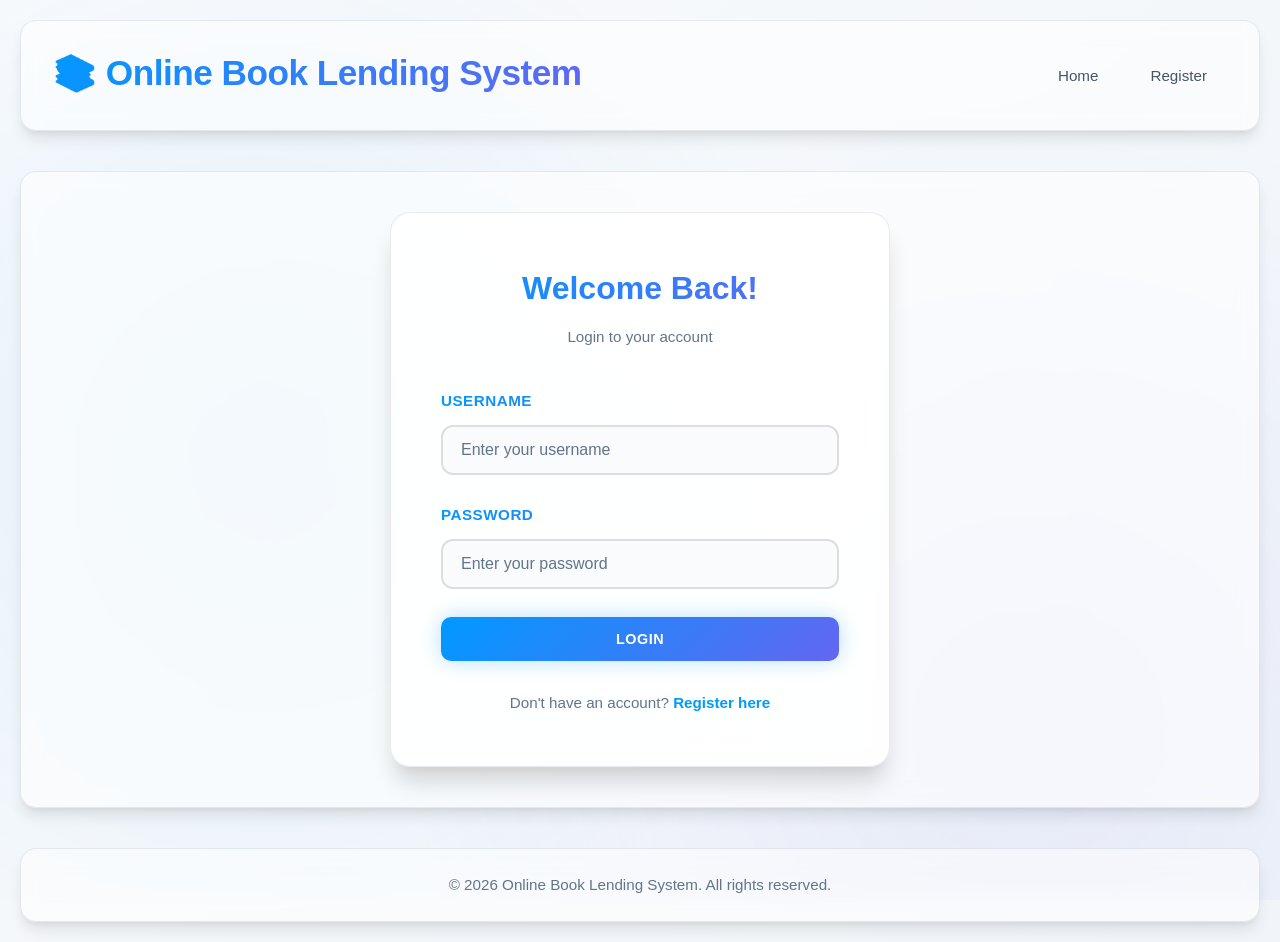
==== login.html @ e056cea0 "Final Commit" ====
<!DOCTYPE html>
<html lang="en">
<head>
    <meta charset="UTF-8">
    <meta name="viewport" content="width=device-width, initial-scale=1.0">
    <title>Login - Book Lending System</title>
    <link rel="stylesheet" href="styles.css">
</head>
<body>
    <div class="container">
        <header>
            <h1>📚 Online Book Lending System</h1>
            <nav>
                <a href="index.html">Home</a>
                <a href="register.html">Register</a>
            </nav>
        </header>
        
        <main class="form-container">
            <div class="form-card">
                <h2>Welcome Back!</h2>
                <p class="form-subtitle">Login to your account</p>
                
                <form id="loginForm" novalidate>
                    <div class="form-group">
                        <label for="username">Username</label>
                        <input type="text" id="username" name="username" placeholder="Enter your username" required>
                        <span class="error-message" id="usernameError"></span>
                    </div>
                    
                    <div class="form-group">
                        <label for="password">Password</label>
                        <input type="password" id="password" name="password" placeholder="Enter your password" required>
                        <span class="error-message" id="passwordError"></span>
                    </div>
                    
                    <button type="submit" class="btn btn-primary btn-block">Login</button>
                </form>
                
                <p class="form-footer">
                    Don't have an account? <a href="register.html">Register here</a>
                </p>
            </div>
        </main>
        
        <footer>
            <p>&copy; 2026 Online Book Lending System. All rights reserved.</p>
        </footer>
    </div>
    
    <script src="auth.js"></script>
    <script src="app.js"></script>
</body>
</html>
---- styles.css ----
/* Global Styles */
* {
    margin: 0;
    padding: 0;
    box-sizing: border-box;
}

:root {
    --primary: #0099ff;
    --primary-dark: #0077cc;
    --secondary: #6366f1;
    --secondary-dark: #4f46e5;
    --accent: #ec4899;
    --success: #10b981;
    --warning: #f59e0b;
    --danger: #ef4444;
    --bg-primary: #f8fafc;
    --bg-secondary: #f1f5f9;
    --bg-tertiary: #e2e8f0;
    --card-bg: rgba(255, 255, 255, 0.7);
    --card-border: rgba(51, 65, 85, 0.1);
    --white: #ffffff;
    --text-primary: #1e293b;
    --text-secondary: #475569;
    --text-tertiary: #64748b;
    --shadow-sm: 0 1px 2px 0 rgba(0, 0, 0, 0.05);
    --shadow-md: 0 4px 6px -1px rgba(0, 0, 0, 0.08), 0 2px 4px -1px rgba(0, 0, 0, 0.04);
    --shadow-lg: 0 10px 15px -3px rgba(0, 0, 0, 0.1), 0 4px 6px -2px rgba(0, 0, 0, 0.05);
    --shadow-xl: 0 20px 25px -5px rgba(0, 0, 0, 0.15), 0 10px 10px -5px rgba(0, 0, 0, 0.04);
    --glow: 0 0 20px rgba(0, 153, 255, 0.2);
}

body {
    font-family: -apple-system, BlinkMacSystemFont, 'Segoe UI', 'Roboto', 'Oxygen', 'Ubuntu', 'Cantarell', sans-serif;
    background: linear-gradient(135deg, var(--bg-primary) 0%, var(--bg-secondary) 100%);
    min-height: 100vh;
    color: var(--text-primary);
    line-height: 1.6;
    overflow-x: hidden;
    position: relative;
}

/* Animated background */
body::before {
    content: '';
    position: fixed;
    top: 0;
    left: 0;
    width: 100%;
    height: 100%;
    background: 
        radial-gradient(circle at 20% 50%, rgba(0, 153, 255, 0.08) 0%, transparent 50%),
        radial-gradient(circle at 80% 80%, rgba(99, 102, 241, 0.08) 0%, transparent 50%);
    pointer-events: none;
    z-index: 0;
}

.container {
    max-width: 1400px;
    margin: 0 auto;
    padding: 20px;
    position: relative;
    z-index: 1;
}

/* Header Styles */
header {
    background: rgba(255, 255, 255, 0.5);
    backdrop-filter: blur(10px);
    -webkit-backdrop-filter: blur(10px);
    padding: 24px 32px;
    border-radius: 16px;
    margin-bottom: 40px;
    border: 1px solid var(--card-border);
    box-shadow: var(--shadow-lg);
    display: flex;
    justify-content: space-between;
    align-items: center;
    flex-wrap: wrap;
    transition: all 0.3s ease;
}

header:hover {
    border-color: rgba(0, 153, 255, 0.2);
    box-shadow: var(--shadow-xl), var(--glow);
}

header h1 {
    background: linear-gradient(135deg, var(--primary) 0%, var(--secondary) 100%);
    -webkit-background-clip: text;
    -webkit-text-fill-color: transparent;
    background-clip: text;
    font-size: 2.2rem;
    font-weight: 700;
    margin-bottom: 5px;
    letter-spacing: -0.5px;
}

.subtitle {
    color: var(--text-tertiary);
    font-size: 0.95rem;
    font-weight: 500;
}

nav {
    display: flex;
    gap: 12px;
    align-items: center;
    flex-wrap: wrap;
}

nav a {
    color: var(--text-secondary);
    text-decoration: none;
    padding: 10px 20px;
    border-radius: 8px;
    transition: all 0.3s ease;
    font-weight: 500;
    font-size: 0.95rem;
    position: relative;
    overflow: hidden;
}

nav a::before {
    content: '';
    position: absolute;
    top: 0;
    left: -100%;
    width: 100%;
    height: 100%;
    background: rgba(0, 153, 255, 0.1);
    transition: left 0.3s ease;
    border-radius: 8px;
    z-index: -1;
}

nav a:hover::before {
    left: 0;
}

nav a:hover {
    color: var(--primary);
    text-shadow: 0 0 10px rgba(0, 153, 255, 0.2);
}

#welcomeMessage {
    color: var(--primary);
    font-weight: 600;
    margin-right: 15px;
    background: linear-gradient(135deg, var(--primary) 0%, var(--secondary) 100%);
    -webkit-background-clip: text;
    -webkit-text-fill-color: transparent;
    background-clip: text;
}

/* Footer Styles */
footer {
    background: rgba(255, 255, 255, 0.5);
    backdrop-filter: blur(10px);
    -webkit-backdrop-filter: blur(10px);
    padding: 24px;
    border-radius: 16px;
    margin-top: 40px;
    text-align: center;
    border: 1px solid var(--card-border);
    box-shadow: var(--shadow-lg);
}

footer p {
    color: var(--text-tertiary);
    font-size: 0.95rem;
}

/* Main Content */
main {
    background: rgba(255, 255, 255, 0.6);
    backdrop-filter: blur(10px);
    -webkit-backdrop-filter: blur(10px);
    padding: 40px;
    border-radius: 16px;
    border: 1px solid var(--card-border);
    box-shadow: var(--shadow-lg);
    min-height: 400px;
    transition: all 0.3s ease;
}

/* Hero Section */
.hero-section {
    text-align: center;
}

.hero-content h2 {
    font-size: 3.5rem;
    font-weight: 800;
    margin-bottom: 20px;
    background: linear-gradient(135deg, var(--primary) 0%, var(--secondary) 50%, var(--accent) 100%);
    -webkit-background-clip: text;
    -webkit-text-fill-color: transparent;
    background-clip: text;
    letter-spacing: -1px;
    line-height: 1.2;
    animation: slideInDown 0.8s ease;
}

@keyframes slideInDown {
    from {
        opacity: 0;
        transform: translateY(-30px);
    }
    to {
        opacity: 1;
        transform: translateY(0);
    }
}

.hero-content > p {
    color: var(--text-secondary);
    font-size: 1.3rem;
    margin-bottom: 50px;
    font-weight: 500;
    animation: slideInUp 0.8s ease 0.2s both;
}

@keyframes slideInUp {
    from {
        opacity: 0;
        transform: translateY(30px);
    }
    to {
        opacity: 1;
        transform: translateY(0);
    }
}

.features {
    display: grid;
    grid-template-columns: repeat(auto-fit, minmax(280px, 1fr));
    gap: 30px;
    margin: 60px 0;
}

.feature-card {
    padding: 40px;
    background: rgba(255, 255, 255, 0.6);
    backdrop-filter: blur(10px);
    -webkit-backdrop-filter: blur(10px);
    border-radius: 16px;
    border: 1px solid var(--card-border);
    transition: all 0.4s ease;
    position: relative;
    overflow: hidden;
}

.feature-card::before {
    content: '';
    position: absolute;
    top: -50%;
    right: -50%;
    width: 300px;
    height: 300px;
    background: radial-gradient(circle, rgba(0, 153, 255, 0.15) 0%, transparent 70%);
    transition: all 0.4s ease;
}

.feature-card:hover {
    transform: translateY(-10px);
    border-color: rgba(0, 153, 255, 0.3);
    box-shadow: var(--shadow-xl), var(--glow);
}

.feature-card:hover::before {
    top: -30%;
    right: -30%;
}

.feature-icon {
    font-size: 3.5rem;
    margin-bottom: 20px;
    display: inline-block;
    animation: float 3s ease-in-out infinite;
}

@keyframes float {
    0%, 100% { transform: translateY(0px); }
    50% { transform: translateY(-10px); }
}

.feature-card h3 {
    background: linear-gradient(135deg, var(--primary) 0%, var(--secondary) 100%);
    -webkit-background-clip: text;
    -webkit-text-fill-color: transparent;
    background-clip: text;
    margin-bottom: 15px;
    font-size: 1.4rem;
    font-weight: 700;
    position: relative;
    z-index: 1;
}

.feature-card p {
    color: var(--text-tertiary);
    position: relative;
    z-index: 1;
    line-height: 1.8;
}

.cta-buttons {
    display: flex;
    gap: 20px;
    justify-content: center;
    margin-top: 50px;
    flex-wrap: wrap;
}

.cta-buttons .btn:nth-child(1) {
    animation: slideInUp 0.8s ease 0.4s both;
}

.cta-buttons .btn:nth-child(2) {
    animation: slideInUp 0.8s ease 0.6s both;
}

/* Button Styles */
.btn {
    padding: 14px 36px;
    border: none;
    border-radius: 10px;
    cursor: pointer;
    font-size: 1rem;
    font-weight: 600;
    text-decoration: none;
    display: inline-block;
    transition: all 0.3s ease;
    position: relative;
    overflow: hidden;
    text-transform: uppercase;
    letter-spacing: 0.5px;
    font-size: 0.9rem;
}

.btn::before {
    content: '';
    position: absolute;
    top: 50%;
    left: 50%;
    width: 0;
    height: 0;
    border-radius: 50%;
    background: rgba(255, 255, 255, 0.3);
    transform: translate(-50%, -50%);
    transition: width 0.6s, height 0.6s;
}

.btn:active::before {
    width: 300px;
    height: 300px;
}

.btn-primary {
    background: linear-gradient(135deg, var(--primary) 0%, var(--secondary) 100%);
    color: var(--white);
    box-shadow: 0 0 20px rgba(0, 153, 255, 0.3);
}

.btn-primary:hover {
    transform: translateY(-3px);
    box-shadow: 0 0 30px rgba(0, 153, 255, 0.5), var(--shadow-lg);
    text-shadow: none;
}

.btn-secondary {
    background: rgba(200, 213, 230, 0.3);
    color: var(--primary);
    border: 2px solid rgba(0, 153, 255, 0.4);
}

.btn-secondary:hover {
    background: rgba(0, 153, 255, 0.1);
    border-color: var(--primary);
    transform: translateY(-3px);
    box-shadow: 0 0 20px rgba(0, 153, 255, 0.2);
}

.btn-secondary.active {
    background: linear-gradient(135deg, var(--primary) 0%, var(--secondary) 100%);
    color: var(--white);
    border-color: transparent;
}

.btn-success {
    background: linear-gradient(135deg, var(--success) 0%, #059669 100%);
    color: var(--white);
    box-shadow: 0 0 20px rgba(16, 185, 129, 0.2);
}

.btn-success:hover {
    transform: translateY(-3px);
    box-shadow: 0 0 30px rgba(16, 185, 129, 0.4), var(--shadow-lg);
}

.btn-danger {
    background: linear-gradient(135deg, var(--danger) 0%, #dc2626 100%);
    color: var(--white);
    box-shadow: 0 0 20px rgba(239, 68, 68, 0.2);
}

.btn-danger:hover {
    transform: translateY(-3px);
    box-shadow: 0 0 30px rgba(239, 68, 68, 0.4), var(--shadow-lg);
}

.btn-small {
    padding: 10px 20px;
    font-size: 0.85rem;
}

.btn-block {
    width: 100%;
    display: block;
}

.btn:disabled {
    opacity: 0.5;
    cursor: not-allowed;
    transform: none !important;
}

/* Form Styles */
.form-container {
    display: flex;
    justify-content: center;
    align-items: center;
}

.form-card {
    width: 100%;
    max-width: 500px;
    padding: 50px;
    background: rgba(255, 255, 255, 0.7);
    backdrop-filter: blur(10px);
    -webkit-backdrop-filter: blur(10px);
    border-radius: 20px;
    border: 1px solid var(--card-border);
    box-shadow: var(--shadow-xl);
    transition: all 0.3s ease;
}

.form-card:hover {
    border-color: rgba(0, 153, 255, 0.2);
    box-shadow: var(--shadow-xl), var(--glow);
}

.form-card h2 {
    background: linear-gradient(135deg, var(--primary) 0%, var(--secondary) 100%);
    -webkit-background-clip: text;
    -webkit-text-fill-color: transparent;
    background-clip: text;
    margin-bottom: 10px;
    text-align: center;
    font-size: 2rem;
    font-weight: 700;
    animation: slideInDown 0.8s ease;
}

.form-subtitle {
    color: var(--text-tertiary);
    text-align: center;
    margin-bottom: 40px;
    font-size: 0.95rem;
    animation: slideInUp 0.8s ease 0.2s both;
}

.form-group {
    margin-bottom: 28px;
    animation: slideInUp 0.8s ease 0.3s both;
}

.form-group label {
    display: block;
    margin-bottom: 12px;
    background: linear-gradient(135deg, var(--primary) 0%, var(--secondary) 100%);
    -webkit-background-clip: text;
    -webkit-text-fill-color: transparent;
    background-clip: text;
    font-weight: 600;
    font-size: 0.95rem;
    text-transform: uppercase;
    letter-spacing: 0.5px;
}

.form-group input {
    width: 100%;
    padding: 14px 18px;
    border: 2px solid rgba(51, 65, 85, 0.15);
    border-radius: 12px;
    font-size: 1rem;
    background: rgba(248, 250, 252, 0.8);
    color: var(--text-primary);
    transition: all 0.3s ease;
    font-weight: 500;
}

.form-group input::placeholder {
    color: var(--text-tertiary);
}

.form-group input:focus {
    outline: none;
    border-color: var(--primary);
    background: rgba(255, 255, 255, 1);
    box-shadow: 0 0 20px rgba(0, 153, 255, 0.15);
}

.form-group input.error {
    border-color: var(--danger);
    background: rgba(239, 68, 68, 0.05);
}

.error-message {
    color: var(--danger);
    font-size: 0.8rem;
    margin-top: 8px;
    display: block;
    font-weight: 600;
    text-transform: uppercase;
    letter-spacing: 0.3px;
}

.form-footer {
    text-align: center;
    margin-top: 30px;
    color: var(--text-tertiary);
    font-size: 0.95rem;
    animation: slideInUp 0.8s ease 0.4s both;
}

.form-footer a {
    color: var(--primary);
    text-decoration: none;
    font-weight: 700;
    transition: all 0.3s ease;
    position: relative;
}

.form-footer a::after {
    content: '';
    position: absolute;
    bottom: -2px;
    left: 0;
    width: 0;
    height: 2px;
    background: linear-gradient(135deg, var(--primary) 0%, var(--secondary) 100%);
    transition: width 0.3s ease;
}

.form-footer a:hover::after {
    width: 100%;
}

.form-footer a:hover {
    text-shadow: 0 0 10px rgba(0, 153, 255, 0.2);
}

/* Books Page Styles */
.books-header {
    display: flex;
    justify-content: space-between;
    align-items: center;
    margin-bottom: 40px;
    flex-wrap: wrap;
    gap: 30px;
}

.books-header h2 {
    font-size: 2.5rem;
    font-weight: 700;
    background: linear-gradient(135deg, var(--primary) 0%, var(--secondary) 100%);
    -webkit-background-clip: text;
    -webkit-text-fill-color: transparent;
    background-clip: text;
}

.controls {
    display: flex;
    gap: 12px;
    flex-wrap: wrap;
}

/* Filter and Search */
.filter-section {
    margin-bottom: 40px;
}

.search-bar {
    margin-bottom: 25px;
}

.search-bar input {
    width: 100%;
    padding: 16px 24px;
    border: 2px solid rgba(51, 65, 85, 0.15);
    border-radius: 14px;
    font-size: 1rem;
    background: rgba(248, 250, 252, 0.8);
    color: var(--text-primary);
    transition: all 0.3s ease;
    font-weight: 500;
}

.search-bar input::placeholder {
    color: var(--text-tertiary);
}

.search-bar input:focus {
    outline: none;
    border-color: var(--primary);
    background: rgba(255, 255, 255, 1);
    box-shadow: 0 0 20px rgba(0, 153, 255, 0.15);
}

.filter-buttons {
    display: flex;
    gap: 12px;
    flex-wrap: wrap;
}

.filter-btn {
    padding: 10px 24px;
    border: 2px solid rgba(51, 65, 85, 0.15);
    background: rgba(255, 255, 255, 0.5);
    color: var(--text-tertiary);
    border-radius: 12px;
    cursor: pointer;
    transition: all 0.3s ease;
    font-weight: 600;
    text-transform: uppercase;
    letter-spacing: 0.4px;
    font-size: 0.85rem;
}

.filter-btn:hover {
    border-color: rgba(0, 153, 255, 0.3);
    color: var(--primary);
}

.filter-btn.active {
    background: linear-gradient(135deg, var(--primary) 0%, var(--secondary) 100%);
    color: var(--white);
    border-color: transparent;
    box-shadow: 0 0 20px rgba(0, 153, 255, 0.2);
}

/* View Sections */
.view-section {
    display: none;
}

.view-section.active {
    display: block;
    animation: slideIn 0.3s ease;
}

@keyframes slideIn {
    from {
        opacity: 0;
        transform: translateY(10px);
    }
    to {
        opacity: 1;
        transform: translateY(0);
    }
}

/* Books Grid */
.books-grid {
    display: grid;
    grid-template-columns: repeat(auto-fill, minmax(300px, 1fr));
    gap: 28px;
}

.book-card {
    background: rgba(255, 255, 255, 0.6);
    backdrop-filter: blur(10px);
    -webkit-backdrop-filter: blur(10px);
    border: 1px solid var(--card-border);
    border-radius: 16px;
    padding: 24px;
    transition: all 0.4s ease;
    position: relative;
    overflow: hidden;
}

.book-card::before {
    content: '';
    position: absolute;
    top: 0;
    left: -100%;
    width: 100%;
    height: 100%;
    background: linear-gradient(90deg, transparent, rgba(0, 153, 255, 0.1), transparent);
    transition: left 0.4s ease;
    z-index: 0;
}

.book-card:hover::before {
    left: 100%;
}

.book-card:hover {
    transform: translateY(-10px);
    border-color: rgba(0, 153, 255, 0.2);
    box-shadow: var(--shadow-xl), var(--glow);
}

.book-card h3 {
    background: linear-gradient(135deg, var(--primary) 0%, var(--secondary) 100%);
    -webkit-background-clip: text;
    -webkit-text-fill-color: transparent;
    background-clip: text;
    margin-bottom: 16px;
    font-size: 1.3rem;
    font-weight: 700;
    position: relative;
    z-index: 1;
    line-height: 1.4;
}

.book-info {
    margin-bottom: 18px;
    position: relative;
    z-index: 1;
}

.book-info p {
    color: var(--text-tertiary);
    margin-bottom: 10px;
    font-size: 0.95rem;
    font-weight: 500;
}

.book-info p strong {
    color: var(--text-primary);
    font-weight: 700;
}

.book-status {
    display: inline-block;
    padding: 8px 16px;
    border-radius: 10px;
    font-size: 0.85rem;
    font-weight: 700;
    margin-bottom: 18px;
    text-transform: uppercase;
    letter-spacing: 0.4px;
    position: relative;
    z-index: 1;
}

.book-status.available {
    background: linear-gradient(135deg, rgba(16, 185, 129, 0.15) 0%, rgba(16, 185, 129, 0.1) 100%);
    color: #059669;
    border: 1px solid rgba(16, 185, 129, 0.25);
}

.book-status.unavailable {
    background: linear-gradient(135deg, rgba(239, 68, 68, 0.15) 0%, rgba(239, 68, 68, 0.1) 100%);
    color: #dc2626;
    border: 1px solid rgba(239, 68, 68, 0.25);
}

.book-actions {
    display: flex;
    gap: 12px;
    position: relative;
    z-index: 1;
}

.book-actions .btn {
    flex: 1;
    text-align: center;
    padding: 12px;
    font-size: 0.85rem;
}

/* History Table */
.history-container {
    overflow-x: auto;
    border-radius: 16px;
    border: 1px solid var(--card-border);
}

.history-table {
    width: 100%;
    border-collapse: collapse;
    background: rgba(255, 255, 255, 0.6);
}

.history-table th,
.history-table td {
    padding: 18px 20px;
    text-align: left;
    border-bottom: 1px solid rgba(51, 65, 85, 0.1);
}

.history-table th {
    background: linear-gradient(135deg, rgba(0, 153, 255, 0.08) 0%, rgba(99, 102, 241, 0.08) 100%);
    color: var(--primary);
    font-weight: 700;
    text-transform: uppercase;
    letter-spacing: 0.5px;
    font-size: 0.85rem;
    border-bottom: 2px solid rgba(0, 153, 255, 0.15);
}

.history-table tr:hover {
    background: rgba(0, 153, 255, 0.05);
}

.status-badge {
    padding: 8px 14px;
    border-radius: 8px;
    font-size: 0.8rem;
    font-weight: 700;
    text-transform: uppercase;
    letter-spacing: 0.3px;
}

.status-badge.borrowed {
    background: linear-gradient(135deg, rgba(245, 158, 11, 0.15) 0%, rgba(245, 158, 11, 0.1) 100%);
    color: #d97706;
    border: 1px solid rgba(245, 158, 11, 0.25);
}

.status-badge.returned {
    background: linear-gradient(135deg, rgba(16, 185, 129, 0.15) 0%, rgba(16, 185, 129, 0.1) 100%);
    color: #059669;
    border: 1px solid rgba(16, 185, 129, 0.25);
}

/* Empty State */
.empty-state {
    text-align: center;
    padding: 80px 20px;
    color: var(--text-tertiary);
}

.empty-state h3 {
    font-size: 1.8rem;
    margin-bottom: 15px;
    color: var(--text-secondary);
    font-weight: 700;
}

.empty-state p {
    font-size: 1.05rem;
}

/* Alert Messages */
.alert {
    padding: 16px 24px;
    border-radius: 12px;
    margin-bottom: 24px;
    font-weight: 600;
    border: 1px solid;
    backdrop-filter: blur(10px);
    -webkit-backdrop-filter: blur(10px);
    animation: slideInDown 0.3s ease;
}

@keyframes slideInDown {
    from {
        opacity: 0;
        transform: translateY(-20px);
    }
    to {
        opacity: 1;
        transform: translateY(0);
    }
}

.alert-success {
    background: rgba(16, 185, 129, 0.1);
    color: #059669;
    border-color: rgba(16, 185, 129, 0.25);
}

.alert-error {
    background: rgba(239, 68, 68, 0.1);
    color: #dc2626;
    border-color: rgba(239, 68, 68, 0.25);
}

.alert-info {
    background: rgba(0, 153, 255, 0.1);
    color: var(--primary);
    border-color: rgba(0, 153, 255, 0.25);
}

/* Loading Animation */
.loading {
    text-align: center;
    padding: 60px 20px;
    color: var(--text-tertiary);
}

.loading::after {
    content: "...";
    animation: dots 1.5s steps(4, end) infinite;
}

@keyframes dots {
    0%, 20% { content: "."; }
    40% { content: ".."; }
    60%, 100% { content: "..."; }
}

/* Smooth Transitions */
input, button, .btn {
    transition: all 0.3s ease;
}

/* Responsive Design */
@media (max-width: 768px) {
    header {
        padding: 20px;
        flex-direction: column;
        text-align: center;
    }
    
    header h1 {
        font-size: 1.8rem;
    }
    
    nav {
        justify-content: center;
        width: 100%;
        margin-top: 15px;
    }
    
    main {
        padding: 25px 20px;
    }
    
    .hero-content h2 {
        font-size: 2.5rem;
    }
    
    .features {
        grid-template-columns: 1fr;
    }
    
    .books-header {
        flex-direction: column;
        align-items: flex-start;
    }
    
    .controls {
        width: 100%;
    }
    
    .controls button {
        flex: 1;
    }
    
    .books-grid {
        grid-template-columns: 1fr;
    }
    
    .form-card {
        padding: 35px 25px;
        max-width: 100%;
    }
    
    .cta-buttons {
        flex-direction: column;
        width: 100%;
    }
    
    .cta-buttons .btn {
        width: 100%;
    }
    
    .filter-buttons {
        justify-content: center;
    }
    
    .history-table {
        font-size: 0.9rem;
    }
    
    .history-table th,
    .history-table td {
        padding: 14px 10px;
    }
}

@media (max-width: 480px) {
    .container {
        padding: 12px;
    }
    
    main {
        padding: 20px 15px;
        min-height: auto;
    }
    
    header {
        padding: 16px;
        margin-bottom: 25px;
    }
    
    header h1 {
        font-size: 1.5rem;
    }
    
    header nav {
        gap: 8px;
    }
    
    nav a {
        padding: 8px 12px;
        font-size: 0.85rem;
    }
    
    .filter-buttons {
        gap: 8px;
    }
    
    .filter-btn {
        padding: 8px 16px;
        font-size: 0.75rem;
    }
    
    .history-table {
        font-size: 0.8rem;
    }
    
    .history-table th,
    .history-table td {
        padding: 10px 6px;
    }
    
    .books-grid {
        gap: 16px;
    }
    
    .book-card {
        padding: 16px;
    }
    
    .form-card {
        padding: 28px 20px;
        border-radius: 16px;
    }
    
    .form-card h2 {
        font-size: 1.6rem;
    }
    
    .btn {
        padding: 12px 20px;
        font-size: 0.85rem;
    }
    
    .hero-content h2 {
        font-size: 2rem;
    }
}

/* Scrollbar Styling */
::-webkit-scrollbar {
    width: 8px;
    height: 8px;
}

::-webkit-scrollbar-track {
    background: rgba(248, 250, 252, 0.5);
}

::-webkit-scrollbar-thumb {
    background: rgba(0, 153, 255, 0.3);
    border-radius: 4px;
}

::-webkit-scrollbar-thumb:hover {
    background: rgba(0, 153, 255, 0.5);
}
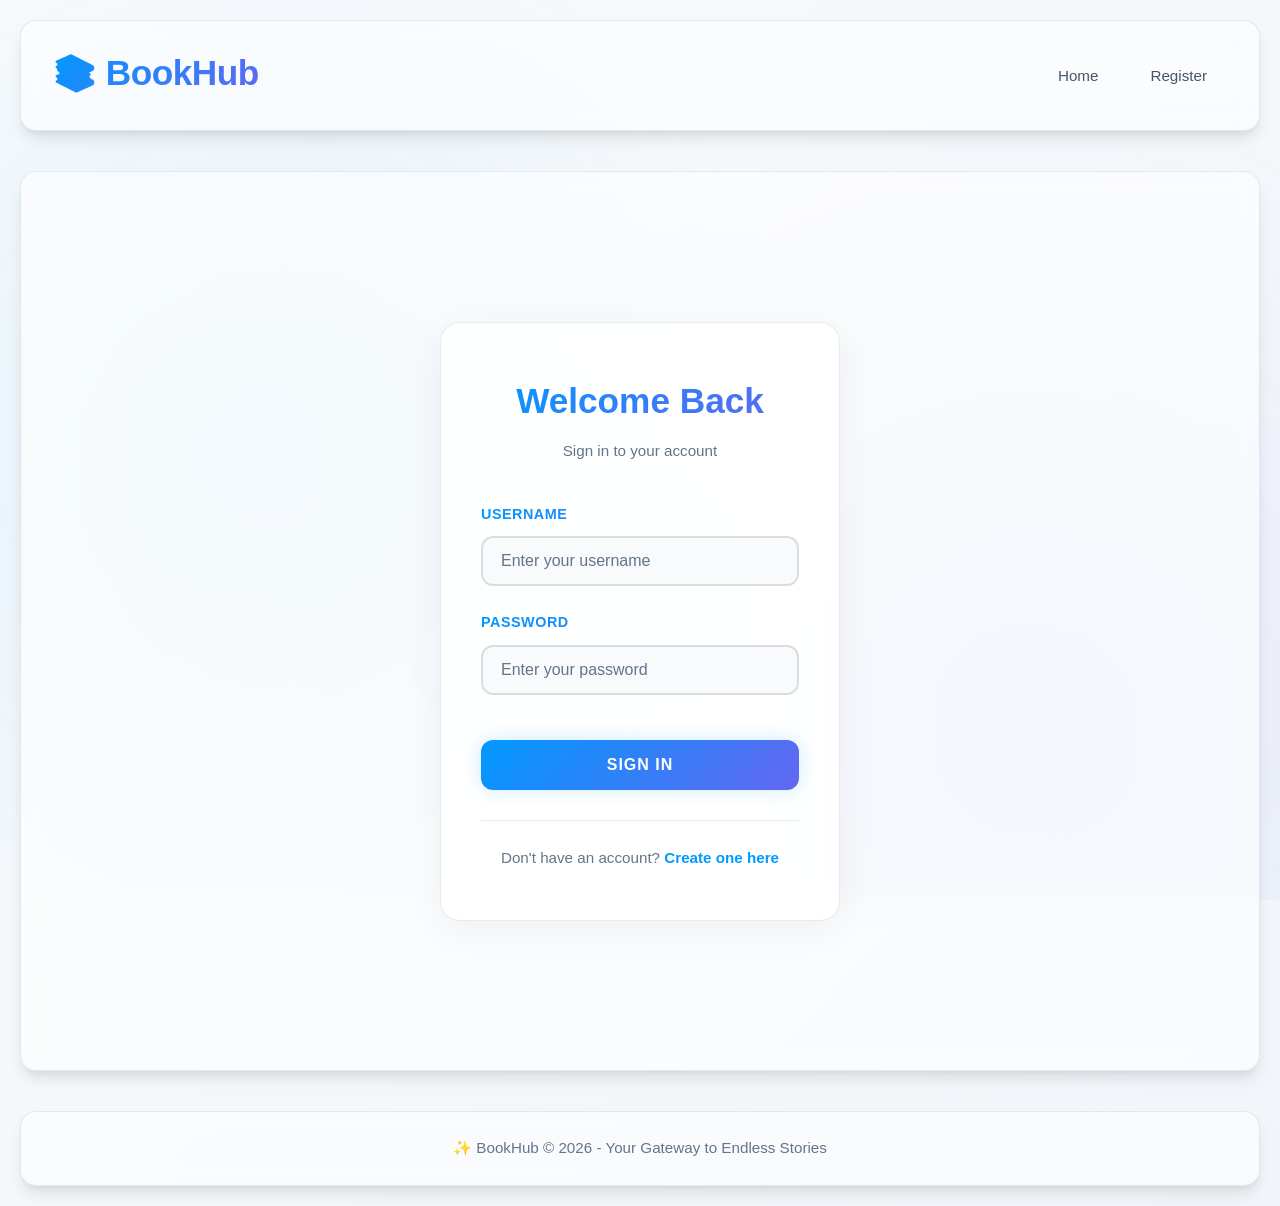
==== commit 26de16dd: "Final commit" ====
--- a/login.html
+++ b/login.html
@@ -3,51 +3,308 @@
 <head>
     <meta charset="UTF-8">
     <meta name="viewport" content="width=device-width, initial-scale=1.0">
-    <title>Login - Book Lending System</title>
+    <title>Login - BookHub</title>
     <link rel="stylesheet" href="styles.css">
+    <style>
+        .login-container {
+            min-height: 100vh;
+            display: flex;
+            align-items: center;
+            justify-content: center;
+            padding: 20px;
+        }
+
+        .login-card {
+            background: rgba(255, 255, 255, 0.7);
+            backdrop-filter: blur(10px);
+            -webkit-backdrop-filter: blur(10px);
+            padding: 50px 40px;
+            border-radius: 20px;
+            border: 1px solid rgba(51, 65, 85, 0.1);
+            box-shadow: 0 10px 40px rgba(0, 0, 0, 0.05);
+            max-width: 400px;
+            width: 100%;
+            animation: slideInUp 0.8s ease;
+        }
+
+        .login-header {
+            text-align: center;
+            margin-bottom: 40px;
+        }
+
+        .login-header h2 {
+            font-size: 2.2rem;
+            font-weight: 700;
+            background: linear-gradient(135deg, var(--primary) 0%, var(--secondary) 100%);
+            -webkit-background-clip: text;
+            -webkit-text-fill-color: transparent;
+            background-clip: text;
+            margin-bottom: 10px;
+        }
+
+        .login-header p {
+            color: var(--text-tertiary);
+            font-size: 0.95rem;
+        }
+
+        .form-group {
+            margin-bottom: 25px;
+        }
+
+        .form-group label {
+            display: block;
+            margin-bottom: 10px;
+            font-weight: 700;
+            font-size: 0.9rem;
+            text-transform: uppercase;
+            letter-spacing: 0.5px;
+            background: linear-gradient(135deg, var(--primary) 0%, var(--secondary) 100%);
+            -webkit-background-clip: text;
+            -webkit-text-fill-color: transparent;
+            background-clip: text;
+        }
+
+        .form-group input {
+            width: 100%;
+            padding: 14px 18px;
+            border: 2px solid rgba(51, 65, 85, 0.15);
+            border-radius: 12px;
+            font-size: 1rem;
+            background: rgba(248, 250, 252, 0.9);
+            color: var(--text-primary);
+            transition: all 0.3s ease;
+            font-weight: 500;
+        }
+
+        .form-group input::placeholder {
+            color: var(--text-tertiary);
+        }
+
+        .form-group input:focus {
+            outline: none;
+            border-color: var(--primary);
+            background: rgba(255, 255, 255, 1);
+            box-shadow: 0 0 20px rgba(0, 153, 255, 0.15), inset 0 0 0 1px rgba(0, 153, 255, 0.1);
+        }
+
+        .form-group input.error {
+            border-color: var(--danger);
+            background: rgba(239, 68, 68, 0.05);
+        }
+
+        .form-group input.error:focus {
+            box-shadow: 0 0 20px rgba(239, 68, 68, 0.15), inset 0 0 0 1px rgba(239, 68, 68, 0.1);
+        }
+
+        .error-message {
+            color: var(--danger);
+            font-size: 0.8rem;
+            margin-top: 8px;
+            font-weight: 600;
+            text-transform: uppercase;
+            letter-spacing: 0.3px;
+            display: none;
+        }
+
+        .error-message.show {
+            display: block;
+        }
+
+        .login-button {
+            width: 100%;
+            padding: 16px;
+            background: linear-gradient(135deg, var(--primary) 0%, var(--secondary) 100%);
+            color: var(--white);
+            border: none;
+            border-radius: 12px;
+            font-size: 1rem;
+            font-weight: 700;
+            text-transform: uppercase;
+            letter-spacing: 1px;
+            cursor: pointer;
+            transition: all 0.3s ease;
+            box-shadow: 0 0 20px rgba(0, 153, 255, 0.2);
+            position: relative;
+            overflow: hidden;
+            margin-top: 20px;
+        }
+
+        .login-button::before {
+            content: '';
+            position: absolute;
+            top: 50%;
+            left: 50%;
+            width: 0;
+            height: 0;
+            border-radius: 50%;
+            background: rgba(255, 255, 255, 0.3);
+            transform: translate(-50%, -50%);
+            transition: width 0.6s, height 0.6s;
+        }
+
+        .login-button:hover {
+            transform: translateY(-2px);
+            box-shadow: 0 0 30px rgba(0, 153, 255, 0.4);
+        }
+
+        .login-button:active::before {
+            width: 300px;
+            height: 300px;
+        }
+
+        .login-button:disabled {
+            opacity: 0.6;
+            cursor: not-allowed;
+            transform: none;
+        }
+
+        .success-message {
+            background: rgba(16, 185, 129, 0.1);
+            color: #059669;
+            padding: 16px 20px;
+            border-radius: 12px;
+            border: 1px solid rgba(16, 185, 129, 0.25);
+            margin-bottom: 20px;
+            display: none;
+            animation: slideInDown 0.3s ease;
+        }
+
+        .success-message.show {
+            display: block;
+        }
+
+        .login-footer {
+            text-align: center;
+            margin-top: 30px;
+            padding-top: 25px;
+            border-top: 1px solid rgba(51, 65, 85, 0.1);
+        }
+
+        .login-footer p {
+            color: var(--text-tertiary);
+            font-size: 0.95rem;
+        }
+
+        .login-footer a {
+            color: var(--primary);
+            text-decoration: none;
+            font-weight: 700;
+            transition: all 0.3s ease;
+            position: relative;
+        }
+
+        .login-footer a::after {
+            content: '';
+            position: absolute;
+            bottom: -2px;
+            left: 0;
+            width: 0;
+            height: 2px;
+            background: linear-gradient(135deg, var(--primary) 0%, var(--secondary) 100%);
+            transition: width 0.3s ease;
+        }
+
+        .login-footer a:hover::after {
+            width: 100%;
+        }
+
+        @keyframes slideInUp {
+            from {
+                opacity: 0;
+                transform: translateY(30px);
+            }
+            to {
+                opacity: 1;
+                transform: translateY(0);
+            }
+        }
+
+        @keyframes slideInDown {
+            from {
+                opacity: 0;
+                transform: translateY(-30px);
+            }
+            to {
+                opacity: 1;
+                transform: translateY(0);
+            }
+        }
+
+        @media (max-width: 480px) {
+            .login-card {
+                padding: 30px 20px;
+            }
+
+            .login-header h2 {
+                font-size: 1.8rem;
+            }
+        }
+    </style>
 </head>
 <body>
     <div class="container">
         <header>
-            <h1>📚 Online Book Lending System</h1>
+            <h1>📚 BookHub</h1>
             <nav>
                 <a href="index.html">Home</a>
                 <a href="register.html">Register</a>
             </nav>
         </header>
-        
-        <main class="form-container">
-            <div class="form-card">
-                <h2>Welcome Back!</h2>
-                <p class="form-subtitle">Login to your account</p>
-                
+
+        <main class="login-container">
+            <div class="login-card">
+                <div class="login-header">
+                    <h2>Welcome Back</h2>
+                    <p>Sign in to your account</p>
+                </div>
+
+                <div class="success-message" id="successMessage">
+                    ✨ Login successful! Redirecting...
+                </div>
+
                 <form id="loginForm" novalidate>
                     <div class="form-group">
                         <label for="username">Username</label>
-                        <input type="text" id="username" name="username" placeholder="Enter your username" required>
-                        <span class="error-message" id="usernameError"></span>
+                        <input 
+                            type="text" 
+                            id="username" 
+                            name="username" 
+                            placeholder="Enter your username"
+                            required
+                            autocomplete="username"
+                        >
+                        <div class="error-message" id="usernameError"></div>
                     </div>
-                    
+
                     <div class="form-group">
                         <label for="password">Password</label>
-                        <input type="password" id="password" name="password" placeholder="Enter your password" required>
-                        <span class="error-message" id="passwordError"></span>
+                        <input 
+                            type="password" 
+                            id="password" 
+                            name="password" 
+                            placeholder="Enter your password"
+                            required
+                            autocomplete="current-password"
+                        >
+                        <div class="error-message" id="passwordError"></div>
                     </div>
-                    
-                    <button type="submit" class="btn btn-primary btn-block">Login</button>
+
+                    <button type="submit" class="login-button" id="loginBtn">
+                        Sign In
+                    </button>
                 </form>
-                
-                <p class="form-footer">
-                    Don't have an account? <a href="register.html">Register here</a>
-                </p>
+
+                <div class="login-footer">
+                    <p>Don't have an account? <a href="register.html">Create one here</a></p>
+                </div>
             </div>
         </main>
-        
+
         <footer>
-            <p>&copy; 2026 Online Book Lending System. All rights reserved.</p>
+            <p>✨ BookHub © 2026 - Your Gateway to Endless Stories</p>
         </footer>
     </div>
-    
+
     <script src="auth.js"></script>
     <script src="app.js"></script>
 </body>
